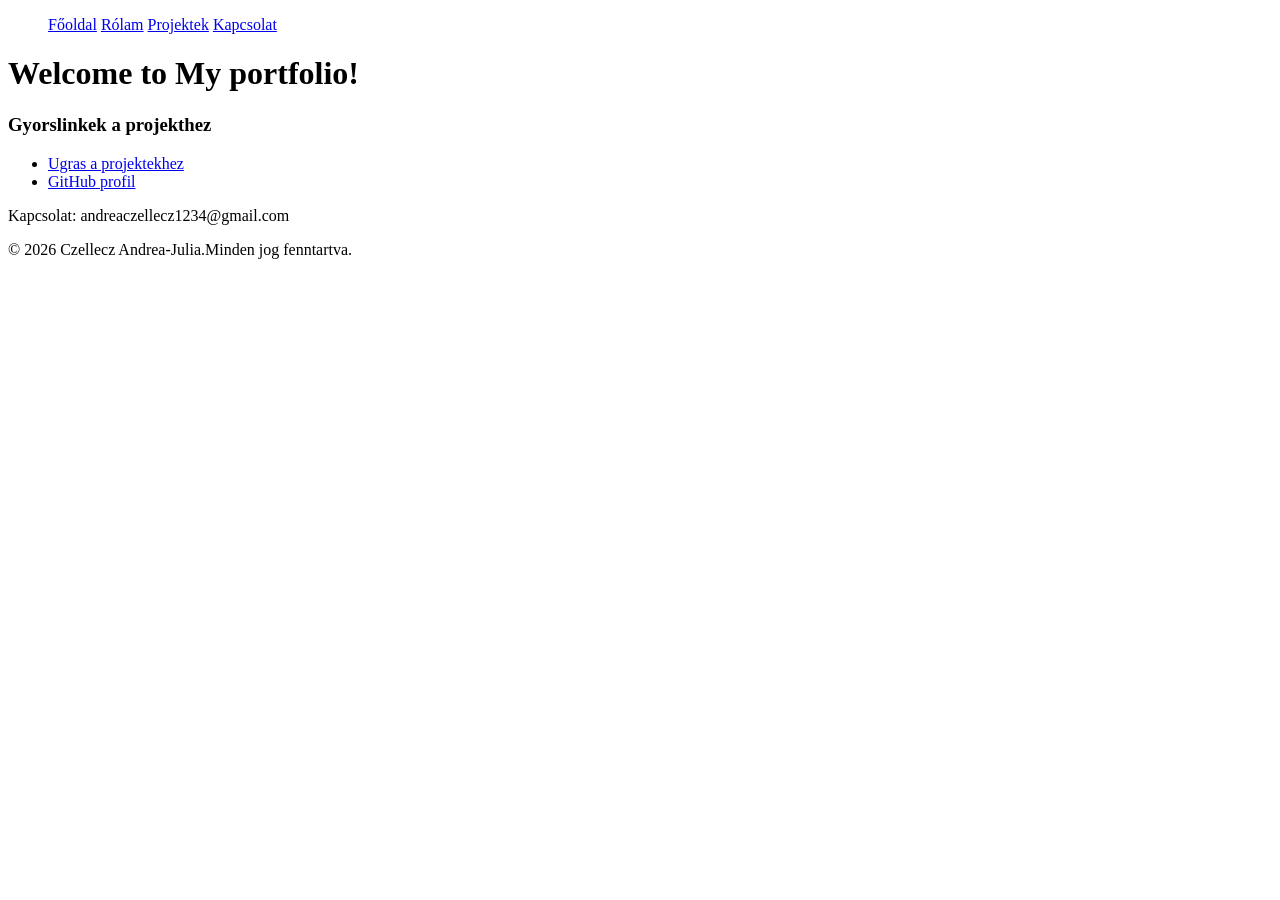
==== index.html @ f4af7b90 "labor1" ====
<!DOCTYPE html>
<head>
<title>Portfolio</title>
</head>
<body>
    <header>
        <nav>
            <ul>
                <a href="index.html">Főoldal</a>
                <a href="rolam.html">Rólam</a>
                <a href="projektek.html">Projektek</a>
                <a href="kapcsolat.html">Kapcsolat</a>
            </ul>
        </nav>
    </header>

<h1 id="fooldal">Welcome to My portfolio!</h1>

<aside>
    <h3>Gyorslinkek a projekthez</h3>
    <ul>
        <li><a href="projektek.html">Ugras a projektekhez</a></li>
        <li><a href="https://github.com/AndreaJulia24" target="_blank">GitHub profil</a></li>
    </ul>
</aside>

<footer>
    <p>Kapcsolat: andreaczellecz1234@gmail.com</p>
    <p>&copy; 2026 Czellecz Andrea-Julia.Minden jog fenntartva.</p>
</footer>

</body>
</html>
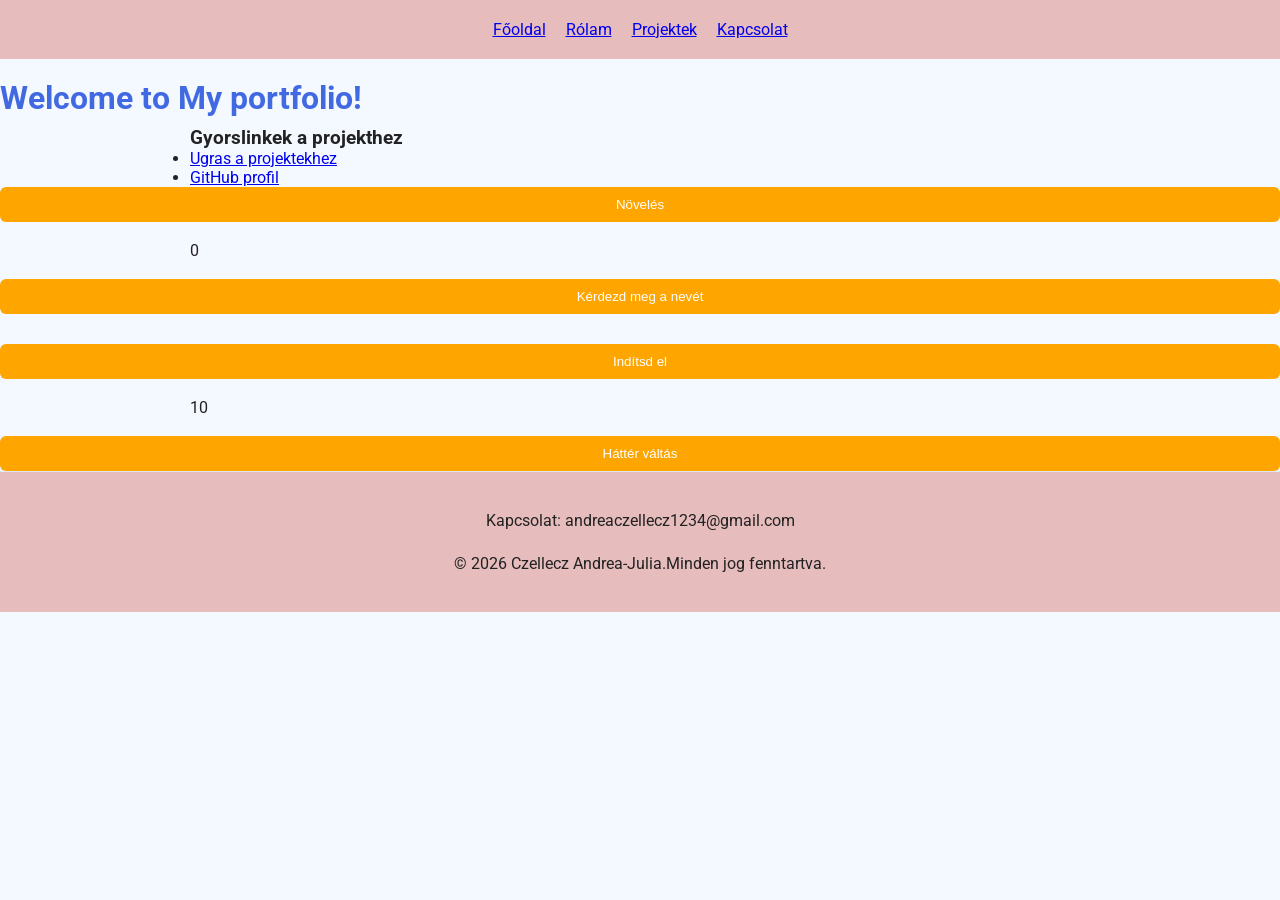
==== commit 0c658e92: "labor 2 -3" ====
--- a/index.html
+++ b/index.html
@@ -1,6 +1,9 @@
 <!DOCTYPE html>
 <head>
 <title>Portfolio</title>
+<link rel="stylesheet" href="base.css">
+<link rel="stylesheet" href="components.css">
+<script src="script.js"></script>
 </head>
 <body>
     <header>
@@ -24,6 +27,21 @@
     </ul>
 </aside>
 
+<button onclick="incrementCounter()">Növelés</button>
+<p id="counter">0</p>
+
+<button onclick="askName()">Kérdezd meg a nevét</button>
+<p id="name"></p>
+
+<button onclick="startCountdown()">Indítsd el</button>
+<p id="countdown">10</p>
+
+<ul id="fruitList"></ul>
+
+<ul id="personInfo"></ul>
+
+<button onclick="changeBg()">Háttér váltás</button>
+
 <footer>
     <p>Kapcsolat: andreaczellecz1234@gmail.com</p>
     <p>&copy; 2026 Czellecz Andrea-Julia.Minden jog fenntartva.</p>
--- a/base.css
+++ b/base.css
@@ -0,0 +1,72 @@
+@import url('https://fonts.googleapis.com/css2?family=Roboto:wght@400;700&display=swap');
+
+* {
+  box-sizing: border-box;
+  margin: 0;
+  padding: 0;
+}
+
+html, body {
+  min-height: 100%;
+}
+
+body {
+  font-family: 'Roboto', system-ui, -apple-system, sans-serif;
+  font-size: 16px;
+  background-color: #f4f8ff;
+  color: #222;
+  display: flex;
+  flex-direction: column;
+}
+
+h1 {
+  color: royalblue;
+  margin: 20px 0 10px;
+}
+
+h2 {
+  color: seagreen;
+  margin: 20px 0 10px;
+}
+
+p {
+    margin: 15px 0;
+    line-height: 1.7;
+}
+
+body > section,
+body > div,
+body > aside,
+body > p {
+  max-width: 900px;
+  width: 90%;
+  margin-left: auto;
+  margin-right: auto;
+}
+
+header {
+  background-color: #e7bcbc;
+  color: white;
+  padding: 20px 0;
+  text-align: center;
+}
+
+header nav ul {
+  list-style: none;
+  display: flex;
+  justify-content: center;
+  gap: 20px;
+  flex-wrap: wrap;
+}
+
+header nav a:hover {
+  text-decoration: underline;
+}
+
+footer{
+    margin-top: auto;
+    background-color: #e7bcbc;
+    text-align: center;
+    padding: 20px;
+    border-top: 1px solid #e2e8f0;
+}
--- a/components.css
+++ b/components.css
@@ -0,0 +1,115 @@
+button {
+  background-color: orange;
+  color: white;
+  border: none;
+  padding: 10px 16px;
+  border-radius: 6px;
+  cursor: pointer;
+}
+
+button:focus,
+a:focus,
+input:focus,
+textarea:focus {
+  outline: 3px solid cornflowerblue;
+  outline-offset: 2px;
+}
+
+img {
+  max-width: 100%;
+  height: auto;
+  border-radius: 12px;
+}
+
+.avatar {
+  width: 160px;
+  height: 160px;
+  border-radius: 50%;
+  object-fit: cover;
+}
+
+ol {
+  list-style-type: upper-roman;
+  margin-left: 30px;
+}
+
+.container {
+  display: flex;
+  gap: 20px;
+}
+
+.container > div {
+  flex: 1;
+  padding: 10px;
+  background: #fff;
+  border-radius: 8px;
+}
+
+.grid {
+  display: grid; gap: 16px;
+  grid-template-columns: repeat(3, 1fr);
+}
+@media (max-width: 800px) {
+  .grid { grid-template-columns: repeat(2, 1fr); }
+}
+@media (max-width: 520px) {
+  .grid { grid-template-columns: 1fr; }
+}
+
+a, button {
+  transition: background-color 0.2s, color 0.2s, transform 0.2s;
+}
+
+button:hover {
+  background-color: darkorange;
+  transform: translateY(-1px);
+}
+
+/* tablazat */
+
+table{
+width: 100%;
+  border-collapse: collapse;
+  background-color: #ffffff;
+  border-radius: 8px;
+  overflow: hidden;
+  box-shadow: 0 2px 8px rgba(0, 0, 0, 0.05);
+  margin: 16px 0 32px;
+}
+
+th, td {
+  padding: 12px 16px;
+  text-align: left;
+}
+
+th {
+  background-color: #e8f0fe;
+  color: royalblue;
+  font-weight: 700;
+}
+
+tr:nth-child(even) {
+  background-color: #f9fbff;
+}
+
+/* galeria */ 
+#galeria figure {
+  background-color: #ffffff;
+  padding: 12px;
+  border-radius: 8px;
+  box-shadow: 0 2px 8px rgba(0, 0, 0, 0.05);
+  text-align: center;
+}
+
+#galeria img {
+  width: 100%;
+  height: 180px;
+  object-fit: cover;
+  border-radius: 6px;
+}
+
+#galeria figcaption {
+  margin-top: 10px;
+  font-size: 0.95rem;
+  color: #333;
+}
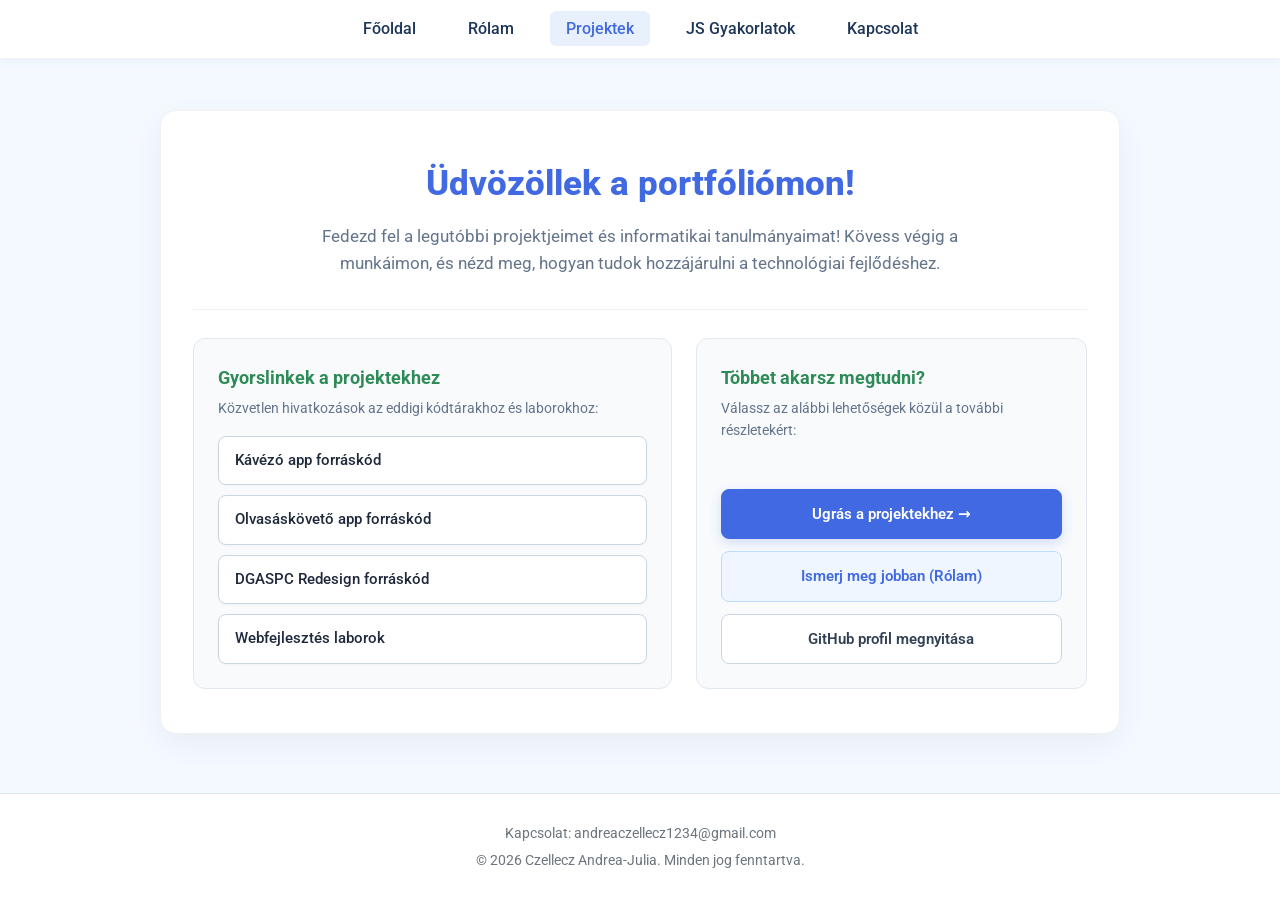
==== commit e5484ec4: "Add files via upload frissites lab1--1,2,3" ====
--- a/index.html
+++ b/index.html
@@ -1,51 +1,94 @@
 <!DOCTYPE html>
+<html lang="hu">
 <head>
-<title>Portfolio</title>
-<link rel="stylesheet" href="base.css">
-<link rel="stylesheet" href="components.css">
-<script src="script.js"></script>
+    <meta charset="UTF-8">
+    <meta name="viewport" content="width=device-width, initial-scale=1.0">
+    <title>Portfolio - Főoldal</title>
+    <link rel="stylesheet" href="base.css">
+    <link rel="stylesheet" href="components.css">
 </head>
 <body>
     <header>
         <nav>
             <ul>
-                <a href="index.html">Főoldal</a>
-                <a href="rolam.html">Rólam</a>
-                <a href="projektek.html">Projektek</a>
-                <a href="kapcsolat.html">Kapcsolat</a>
+                <li><a href="index.html">Főoldal</a></li>
+                <li><a href="rolam.html">Rólam</a></li>
+                <li><a href="projektek.html" class="active">Projektek</a></li>
+                <li><a href="gyakorlatok.html">JS Gyakorlatok</a></li>
+                <li><a href="kapcsolat.html">Kapcsolat</a></li>
             </ul>
         </nav>
     </header>
 
-<h1 id="fooldal">Welcome to My portfolio!</h1>
+<main class="main-content">
+    <section class="hero-card">
+        <h1>Üdvözöllek a portfóliómon!</h1>
+        <p class="subtitle">
+            Fedezd fel a legutóbbi projektjeimet és informatikai tanulmányaimat!
+            Kövess végig a munkáimon, és nézd meg, hogyan tudok hozzájárulni a technológiai fejlődéshez.
+        </p>
 
-<aside>
-    <h3>Gyorslinkek a projekthez</h3>
-    <ul>
-        <li><a href="projektek.html">Ugras a projektekhez</a></li>
-        <li><a href="https://github.com/AndreaJulia24" target="_blank">GitHub profil</a></li>
-    </ul>
-</aside>
+        <!-- Kétoszlopos modern Flexbox rács -->
+        <div class="hero-columns">
+            
+            <!-- Bal kártya: Gyorslinkek -->
+            <aside class="hero-panel">
+                <div class="panel-header">
+                    <h3>Gyorslinkek a projektekhez</h3>
+                    <p>Közvetlen hivatkozások az eddigi kódtárakhoz és laborokhoz:</p>
+                </div>
+                <ul class="quick-links-list">
+                    <li>
+                        <a href="https://github.com/AndreaJulia24/CoffeeShop_App.git" target="_blank" rel="noopener noreferrer">
+                            Kávézó app forráskód
+                        </a>
+                    </li>
+                    <li>
+                        <a href="https://github.com/AndreaJulia24/ReadingTrackerApp.git" target="_blank" rel="noopener noreferrer">
+                            Olvasáskövető app forráskód
+                        </a>
+                    </li>
+                    <li>
+                        <a href="https://github.com/AndreaJulia24/dgaspc-redesign.git" target="_blank" rel="noopener noreferrer">
+                            DGASPC Redesign forráskód
+                        </a>
+                    </li>
+                    <li>
+                        <a href="https://andreajulia24.github.io/webdev-laborok/" target="_blank" rel="noopener noreferrer">
+                            Webfejlesztés laborok
+                        </a>
+                    </li>
+                </ul>
+            </aside>
 
-<button onclick="incrementCounter()">Növelés</button>
-<p id="counter">0</p>
+            <!-- Jobb kártya: Navigációs műveletek -->
+            <div class="hero-panel">
+                <div class="panel-header">
+                    <h3>Többet akarsz megtudni?</h3>
+                    <p>Válassz az alábbi lehetőségek közül a további részletekért:</p>
+                </div>
+                <div class="action-buttons">
+                    <a href="projektek.html" class="btn btn-primary">
+                        Ugrás a projektekhez &rarr;
+                    </a>
+                    <a href="rolam.html" class="btn btn-secondary">
+                        Ismerj meg jobban (Rólam)
+                    </a>
+                    <a href="https://github.com/AndreaJulia24" target="_blank" rel="noopener noreferrer" class="btn btn-outline">
+                        GitHub profil megnyitása
+                    </a>
+                </div>
+            </div>
 
-<button onclick="askName()">Kérdezd meg a nevét</button>
-<p id="name"></p>
+        </div>
+    </section>
+</main>
 
-<button onclick="startCountdown()">Indítsd el</button>
-<p id="countdown">10</p>
+    <footer>
+        <p>Kapcsolat: andreaczellecz1234@gmail.com</p>
+        <p>&copy; 2026 Czellecz Andrea-Julia. Minden jog fenntartva.</p>
+    </footer>
 
-<ul id="fruitList"></ul>
-
-<ul id="personInfo"></ul>
-
-<button onclick="changeBg()">Háttér váltás</button>
-
-<footer>
-    <p>Kapcsolat: andreaczellecz1234@gmail.com</p>
-    <p>&copy; 2026 Czellecz Andrea-Julia.Minden jog fenntartva.</p>
-</footer>
-
+    <script src="script.js"></script>
 </body>
 </html>
--- a/base.css
+++ b/base.css
@@ -1,4 +1,4 @@
-@import url('https://fonts.googleapis.com/css2?family=Roboto:wght@400;700&display=swap');
+@import url('https://fonts.googleapis.com/css2?family=Roboto:wght@400;500;700&display=swap');
 
 * {
   box-sizing: border-box;
@@ -6,49 +6,22 @@
   padding: 0;
 }
 
-html, body {
-  min-height: 100%;
-}
-
 body {
   font-family: 'Roboto', system-ui, -apple-system, sans-serif;
   font-size: 16px;
   background-color: #f4f8ff;
-  color: #222;
+  color: #2b2d42;
+  line-height: 1.6;
   display: flex;
   flex-direction: column;
+  min-height: 100vh;
 }
 
-h1 {
-  color: royalblue;
-  margin: 20px 0 10px;
-}
-
-h2 {
-  color: seagreen;
-  margin: 20px 0 10px;
-}
-
-p {
-    margin: 15px 0;
-    line-height: 1.7;
-}
-
-body > section,
-body > div,
-body > aside,
-body > p {
-  max-width: 900px;
-  width: 90%;
-  margin-left: auto;
-  margin-right: auto;
-}
-
+/* Navigáció */
 header {
-  background-color: #e7bcbc;
-  color: white;
-  padding: 20px 0;
-  text-align: center;
+  background: #ffffff;
+  box-shadow: 0 2px 10px rgba(0, 0, 0, 0.05);
+  padding: 16px 0;
 }
 
 header nav ul {
@@ -59,14 +32,40 @@
   flex-wrap: wrap;
 }
 
-header nav a:hover {
-  text-decoration: underline;
+header nav a {
+  text-decoration: none;
+  color: #1d3557;
+  font-weight: 500;
+  padding: 8px 16px;
+  border-radius: 6px;
+  transition: all 0.2s ease;
 }
 
-footer{
-    margin-top: auto;
-    background-color: #e7bcbc;
-    text-align: center;
-    padding: 20px;
-    border-top: 1px solid #e2e8f0;
+header nav a:hover,
+header nav a.active {
+  background-color: #e8f0fe;
+  color: royalblue;
+}
+
+/* Fő tartalom konténer (360px - 1440px közötti reszponzivitáshoz) */
+.main-content {
+  max-width: 960px;
+  width: 90%;
+  margin: 32px auto;
+  flex: 1;
+}
+
+/* Lábléc alulra rögzítve */
+footer {
+  margin-top: auto;
+  background-color: #ffffff;
+  border-top: 1px solid #e0e6ed;
+  text-align: center;
+  padding: 24px 16px;
+  color: #6c757d;
+  font-size: 0.9rem;
+}
+
+footer p {
+  margin: 4px 0;
 }
--- a/components.css
+++ b/components.css
@@ -1,115 +1,678 @@
-button {
-  background-color: orange;
-  color: white;
+/* Hero szekció */
+.hero-card {
+  background: #ffffff;
+  padding: 40px 32px;
+  border-radius: 12px;
+  box-shadow: 0 4px 16px rgba(0, 0, 0, 0.05);
+  text-align: center;
+  margin-bottom: 32px;
+}
+
+.hero-card h1 {
+  color: royalblue;
+  font-size: 2.2rem;
+  margin-bottom: 12px;
+}
+
+.hero-card .subtitle {
+  color: #555;
+  font-size: 1.1rem;
+  max-width: 600px;
+  margin: 0 auto 24px;
+}
+
+.quick-links h3 {
+  color: seagreen;
+  margin-bottom: 16px;
+  font-size: 1.1rem;
+}
+
+.button-group {
+  display: flex;
+  justify-content: center;
+  gap: 16px;
+  flex-wrap: wrap;
+}
+
+/* Gombok és link-gombok */
+button, .btn {
+  display: inline-block;
+  text-decoration: none;
+  font-family: inherit;
+  font-size: 0.95rem;
+  font-weight: 500;
+  padding: 10px 20px;
+  border-radius: 6px;
   border: none;
-  padding: 10px 16px;
+  cursor: pointer;
+  transition: transform 0.2s, background-color 0.2s, box-shadow 0.2s;
+}
+
+.btn-primary, button {
+  background-color: royalblue;
+  color: #ffffff;
+}
+
+button:hover, .btn-primary:hover {
+  background-color: #2b50c7;
+  transform: translateY(-2px);
+  box-shadow: 0 4px 12px rgba(65, 105, 225, 0.25);
+}
+
+.btn-secondary {
+  background-color: #f1f5f9;
+  color: #1d3557;
+  border: 1px solid #cbd5e1;
+}
+
+.btn-secondary:hover {
+  background-color: #e2e8f0;
+  transform: translateY(-2px);
+}
+
+/* Fókusz akadálymentességhez */
+button:focus, a:focus {
+  outline: 3px solid #457b9d;
+  outline-offset: 2px;
+}
+
+/* JS Gyakorlatok szekció */
+.js-section {
+  background: #ffffff;
+  padding: 32px;
+  border-radius: 12px;
+  box-shadow: 0 4px 16px rgba(0, 0, 0, 0.05);
+}
+
+.js-section h2 {
+  color: seagreen;
+  margin-bottom: 20px;
+  text-align: center;
+}
+
+.interactive-grid {
+  display: grid;
+  grid-template-columns: repeat(auto-fit, minmax(220px, 1fr));
+  gap: 20px;
+}
+
+.interactive-card {
+  background: #f8fafc;
+  border: 1px solid #e2e8f0;
+  border-radius: 8px;
+  padding: 20px;
+  text-align: center;
+  display: flex;
+  flex-direction: column;
+  justify-content: space-between;
+}
+
+.interactive-card h4 {
+  color: #334155;
+  margin-bottom: 8px;
+}
+
+.stat-number {
+  font-size: 2rem;
+  font-weight: 700;
+  color: royalblue;
+  margin: 12px 0;
+}
+
+.countdown-highlight {
+  color: #e63946;
+}
+
+.stat-text {
+  font-size: 0.95rem;
+  color: #475569;
+  min-height: 40px;
+  margin: 10px 0;
+}
+
+/* Kártya konténer a szekciókhoz */
+.card-section {
+  background: #ffffff;
+  padding: 28px;
+  border-radius: 12px;
+  box-shadow: 0 4px 16px rgba(0, 0, 0, 0.05);
+  margin-bottom: 24px;
+}
+
+.card-section h1 {
+  color: royalblue;
+  margin-bottom: 6px;
+}
+
+.card-section h2 {
+  color: seagreen;
+  margin-bottom: 16px;
+}
+
+/* Vissza gomb stílusa */
+.back-link {
+  display: inline-block;
+  text-decoration: none;
+  color: royalblue;
+  font-weight: 500;
+  margin-bottom: 12px;
+}
+
+.back-link:hover {
+  text-decoration: underline;
+}
+
+/* 6. Feladat: Reszponzív, tiszta táblázat */
+.table-container {
+  overflow-x: auto;
+  border-radius: 8px;
+  border: 1px solid #e2e8f0;
+}
+
+.project-table {
+  width: 100%;
+  border-collapse: collapse;
+  text-align: left;
+}
+
+.project-table th, 
+.project-table td {
+  padding: 14px 18px;
+  border-bottom: 1px solid #edf2f7;
+  vertical-align: middle;
+}
+
+.project-table th {
+  background-color: #f8fafc;
+  color: #1e293b;
+  font-weight: 700;
+}
+
+.project-table tbody tr:hover {
+  background-color: #f8fafc;
+}
+
+/* Technológia badge-ek */
+.tech-badge {
+  display: inline-block;
+  background-color: #e8f0fe;
+  color: royalblue;
+  font-size: 0.8rem;
+  font-weight: 600;
+  padding: 4px 10px;
+  border-radius: 12px;
+  margin: 2px 4px 2px 0;
+}
+
+/* 8. és CSS 11. Feladat: Galéria CSS Grid */
+.grid {
+  display: grid;
+  gap: 20px;
+  grid-template-columns: repeat(2, 1fr);
+}
+
+@media (max-width: 600px) {
+  .grid {
+    grid-template-columns: 1fr;
+  }
+}
+
+.grid figure {
+  background: #f8fafc;
+  border: 1px solid #e2e8f0;
+  border-radius: 8px;
+  padding: 12px;
+  text-align: center;
+  transition: transform 0.2s, box-shadow 0.2s;
+}
+
+.grid figure:hover {
+  transform: translateY(-2px);
+  box-shadow: 0 6px 14px rgba(0, 0, 0, 0.06);
+}
+
+.grid img {
+  width: 100%;
+  height: 200px;
+  object-fit: cover;
   border-radius: 6px;
-  cursor: pointer;
-}
-
-button:focus,
-a:focus,
-input:focus,
-textarea:focus {
-  outline: 3px solid cornflowerblue;
-  outline-offset: 2px;
-}
-
-img {
-  max-width: 100%;
-  height: auto;
-  border-radius: 12px;
-}
-
+  display: block;
+}
+
+.grid figcaption {
+  font-size: 0.95rem;
+  color: #475569;
+  font-weight: 500;
+  margin-top: 10px;
+}
+
+/* 9. Feladat: Reszponzív YouTube videó beágyazás (16:9 képarány) */
+.video-container {
+  position: relative;
+  padding-bottom: 56.25%; /* 16:9 arány */
+  height: 0;
+  overflow: hidden;
+  border-radius: 8px;
+  box-shadow: 0 2px 10px rgba(0, 0, 0, 0.08);
+}
+
+.video-container iframe {
+  position: absolute;
+  top: 0;
+  left: 0;
+  width: 100%;
+  height: 100%;
+  border: 0;
+}
+
+/* Kör alakú profilkép arcközpontú fókusszal */
 .avatar {
   width: 160px;
   height: 160px;
-  border-radius: 50%;
+  min-width: 160px;
+  min-height: 160px;
+  border-radius: 50% !important;
   object-fit: cover;
-}
-
-ol {
-  list-style-type: upper-roman;
-  margin-left: 30px;
-}
-
-.container {
-  display: flex;
-  gap: 20px;
-}
-
-.container > div {
-  flex: 1;
-  padding: 10px;
-  background: #fff;
-  border-radius: 8px;
-}
-
+  object-position: center 15%;
+  border: 4px solid #ffffff;
+  box-shadow: 0 4px 14px rgba(0, 0, 0, 0.15);
+  display: block;
+}
+
+.skills-box,
+h2:has(+ .skills-list),
+.card-section h2:nth-of-type(3) {
+  margin-top: 28px; /* Kényelmes távolság a felette lévő szövegtől */
+}
+
+/* Gyorslinkek szekció */
+.quick-links {
+  margin-top: 28px;
+  padding-top: 20px;
+  border-top: 1px solid #edf2f7;
+}
+
+.quick-links-title {
+  color: seagreen;
+  font-size: 1.15rem;
+  margin-bottom: 6px;
+}
+
+.more-info-text {
+  color: #64748b;
+  font-size: 0.95rem;
+  margin-bottom: 20px;
+}
+
+/* Egymás alatti gombok elrendezése */
+.button-column {
+  display: flex;
+  flex-direction: column; /* Egymás alá rendezi őket */
+  align-items: center;    /* Középre zár */
+  gap: 12px;              /* Távolság a gombok között */
+  max-width: 320px;       /* Egységes, szép szélesség */
+  margin: 0 auto;
+}
+
+/* Gombok közös stílusa */
+.button-column .btn {
+  width: 100%;            /* Mindegyik gomb egyforma széles */
+  text-align: center;
+  padding: 12px 20px;
+  border-radius: 8px;
+  text-decoration: none;
+  font-weight: 500;
+  font-size: 0.95rem;
+  display: block;
+  box-sizing: border-box;
+  transition: transform 0.2s ease, box-shadow 0.2s ease, background-color 0.2s ease;
+}
+
+/* 1. Kék főgomb */
+.btn-primary {
+  background-color: royalblue;
+  color: #ffffff;
+  border: 1px solid royalblue;
+  box-shadow: 0 4px 12px rgba(65, 105, 225, 0.2);
+}
+
+.btn-primary:hover {
+  background-color: #2b50c7;
+  transform: translateY(-2px);
+}
+
+/* 2. Zöld / szürke másodlagos gomb (Rólam oldal) */
+.btn-secondary {
+  background-color: #e8f0fe;
+  color: royalblue;
+  border: 1px solid #c7d9fc;
+}
+
+.btn-secondary:hover {
+  background-color: #dbe7fd;
+  transform: translateY(-2px);
+}
+
+/* 3. Letisztult fehér körvonalas gomb (GitHub) */
+.btn-outline {
+  background-color: #ffffff;
+  color: #334155;
+  border: 1px solid #cbd5e1;
+}
+
+.btn-outline:hover {
+  background-color: #f8fafc;
+  border-color: #94a3b8;
+  transform: translateY(-2px);
+}
+
+/* Fő Hero kártya */
+.hero-card {
+  background: #ffffff;
+  padding: 44px 32px;
+  border-radius: 16px;
+  box-shadow: 0 10px 30px rgba(0, 0, 0, 0.05);
+  border: 1px solid #eef2f6;
+  text-align: center;
+  max-width: 980px;
+  margin: 20px auto;
+}
+
+.hero-tag {
+  display: inline-block;
+  background-color: #eff6ff;
+  color: royalblue;
+  font-size: 0.82rem;
+  font-weight: 700;
+  padding: 4px 14px;
+  border-radius: 999px;
+  text-transform: uppercase;
+  letter-spacing: 0.5px;
+  margin-bottom: 14px;
+}
+
+.hero-card h1 {
+  font-size: 2.2rem;
+  font-weight: 800;
+  color: royalblue;
+  margin-bottom: 12px;
+}
+
+.hero-card .subtitle {
+  color: #64748b;
+  font-size: 1.05rem;
+  line-height: 1.6;
+  max-width: 680px;
+  margin: 0 auto 32px;
+}
+
+/* Kétoszlopos tároló: Grid, ami szépen alkalmazkodik a helyhez */
+.hero-columns {
+  display: grid;
+  grid-template-columns: 1.1fr 0.9fr;
+  gap: 24px;
+  text-align: left;
+  border-top: 1px solid #edf2f7;
+  padding-top: 28px;
+}
+
+/* Egyedi panelek (fehér, lebegő dobozok árnyékkal) */
+.hero-panel {
+  background-color: #f8fafc;
+  border: 1px solid #e2e8f0;
+  border-radius: 12px;
+  padding: 24px;
+  display: flex;
+  flex-direction: column;
+  justify-content: space-between;
+}
+
+.panel-header h3 {
+  color: seagreen;
+  font-size: 1.15rem;
+  margin-bottom: 6px;
+}
+
+.panel-header p {
+  color: #64748b;
+  font-size: 0.9rem;
+  line-height: 1.5;
+  margin-bottom: 16px;
+}
+
+/* Bal oldali lista linkjei kis gombokként */
+.quick-links-list {
+  list-style: none !important;
+  padding: 0 !important;
+  margin: 0 !important;
+  display: flex;
+  flex-direction: column;
+  gap: 10px;
+}
+
+.quick-links-list li a {
+  display: flex;
+  justify-content: space-between;
+  align-items: center;
+  padding: 12px 16px;
+  background: #ffffff;
+  border: 1px solid #cbd5e1;
+  border-radius: 8px;
+  color: #1e293b;
+  text-decoration: none;
+  font-weight: 500;
+  font-size: 0.92rem;
+  transition: all 0.2s ease;
+  box-shadow: 0 1px 3px rgba(0, 0, 0, 0.03);
+}
+
+.quick-links-list li a:hover {
+  background-color: #f0f7ff;
+  border-color: royalblue;
+  color: royalblue;
+  transform: translateX(4px);
+}
+
+.quick-links-list .arrow {
+  color: #94a3b8;
+  font-weight: bold;
+}
+
+/* Jobb oldali gombok */
+.action-buttons {
+  display: flex;
+  flex-direction: column;
+  gap: 12px;
+  margin-top: auto;
+}
+
+.btn {
+  display: block;
+  width: 100%;
+  text-align: center;
+  padding: 12px 18px;
+  border-radius: 8px;
+  text-decoration: none;
+  font-size: 0.95rem;
+  font-weight: 600;
+  box-sizing: border-box;
+  transition: transform 0.2s ease, box-shadow 0.2s ease, background-color 0.2s ease;
+}
+
+.btn-primary {
+  background-color: royalblue;
+  color: #ffffff;
+  border: 1px solid royalblue;
+  box-shadow: 0 4px 12px rgba(65, 105, 225, 0.2);
+}
+
+.btn-primary:hover {
+  background-color: #2b50c7;
+  transform: translateY(-2px);
+  box-shadow: 0 6px 16px rgba(65, 105, 225, 0.3);
+}
+
+.btn-secondary {
+  background-color: #eff6ff;
+  color: royalblue;
+  border: 1px solid #bfdbfe;
+}
+
+.btn-secondary:hover {
+  background-color: #dbeafe;
+  transform: translateY(-2px);
+}
+
+.btn-outline {
+  background-color: #ffffff;
+  color: #334155;
+  border: 1px solid #cbd5e1;
+}
+
+.btn-outline:hover {
+  background-color: #f1f5f9;
+  border-color: #94a3b8;
+  transform: translateY(-2px);
+}
+
+/* Csak tényleges mobilon (540px alatt) törjön egymás alá */
+@media (max-width: 540px) {
+  .hero-columns {
+    grid-template-columns: 1fr;
+  }
+}
+
+/* Kapcsolati kártya méretezése */
+.contact-card {
+  max-width: 600px;
+  margin: 20px auto 40px auto;
+  padding: 36px 32px;
+}
+
+.contact-card h1 {
+  color: royalblue;
+  margin-bottom: 6px;
+}
+
+.contact-desc {
+  color: #64748b;
+  margin-bottom: 24px;
+  font-size: 0.95rem;
+}
+
+/* Űrlap elrendezése */
+.contact-form {
+  display: flex;
+  flex-direction: column;
+  gap: 18px;
+  text-align: left;
+}
+
+.form-group {
+  display: flex;
+  flex-direction: column;
+  gap: 6px;
+}
+
+.form-group label {
+  font-weight: 600;
+  color: #1e293b;
+  font-size: 0.92rem;
+}
+
+/* Beviteli mezők egységes stílusa */
+.contact-form input,
+.contact-form textarea {
+  width: 100%;
+  padding: 12px 14px;
+  border: 1px solid #cbd5e1;
+  border-radius: 8px;
+  font-size: 0.95rem;
+  font-family: inherit;
+  color: #1e293b;
+  background-color: #f8fafc;
+  box-sizing: border-box;
+  transition: border-color 0.2s, background-color 0.2s, box-shadow 0.2s;
+}
+
+/* CSS 7. Feladat: Látható és modern fókusz-jelzés */
+.contact-form input:focus,
+.contact-form textarea:focus {
+  outline: none;
+  border-color: royalblue;
+  background-color: #ffffff;
+  box-shadow: 0 0 0 3px rgba(65, 105, 225, 0.2);
+}
+
+.contact-form textarea {
+  resize: vertical;
+}
+
+/* Küldés gomb teljes szélességben vagy balra zártan */
+.submit-btn {
+  width: 100%;
+  padding: 12px;
+  font-size: 1rem;
+  font-weight: 600;
+  border: none;
+  cursor: pointer;
+  margin-top: 8px;
+}
+
+/* Nagyobb galéria rács: tágasabb kártyák */
 .grid {
-  display: grid; gap: 16px;
-  grid-template-columns: repeat(3, 1fr);
-}
-@media (max-width: 800px) {
-  .grid { grid-template-columns: repeat(2, 1fr); }
-}
-@media (max-width: 520px) {
-  .grid { grid-template-columns: 1fr; }
-}
-
-a, button {
-  transition: background-color 0.2s, color 0.2s, transform 0.2s;
-}
-
-button:hover {
-  background-color: darkorange;
-  transform: translateY(-1px);
-}
-
-/* tablazat */
-
-table{
-width: 100%;
-  border-collapse: collapse;
-  background-color: #ffffff;
-  border-radius: 8px;
-  overflow: hidden;
-  box-shadow: 0 2px 8px rgba(0, 0, 0, 0.05);
-  margin: 16px 0 32px;
-}
-
-th, td {
-  padding: 12px 16px;
-  text-align: left;
-}
-
-th {
-  background-color: #e8f0fe;
-  color: royalblue;
-  font-weight: 700;
-}
-
-tr:nth-child(even) {
-  background-color: #f9fbff;
-}
-
-/* galeria */ 
-#galeria figure {
-  background-color: #ffffff;
-  padding: 12px;
-  border-radius: 8px;
-  box-shadow: 0 2px 8px rgba(0, 0, 0, 0.05);
-  text-align: center;
-}
-
-#galeria img {
+  display: grid;
+  gap: 32px;
+  /* Kártyánként legalább 380px szélesség, hogy kényelmesen elférjen */
+  grid-template-columns: repeat(auto-fit, minmax(380px, 1fr));
+  margin-top: 24px;
+}
+
+/* Nagyobb kártya konténer */
+.grid figure {
+  background: #ffffff;
+  border: 1.5px solid #cbd5e1;
+  border-radius: 14px;
+  padding: 20px;
+  text-align: center;
+  box-shadow: 0 6px 18px rgba(0, 0, 0, 0.08);
+  transition: transform 0.25s ease, box-shadow 0.25s ease, border-color 0.25s ease;
+  display: flex;
+  flex-direction: column;
+}
+
+.grid figure:hover {
+  transform: translateY(-4px);
+  border-color: royalblue;
+  box-shadow: 0 12px 28px rgba(65, 105, 225, 0.16);
+}
+
+/* KÉP: Megnövelt magasság, és TELJESEN látszódik levágás nélkül */
+.grid img {
   width: 100%;
-  height: 180px;
-  object-fit: cover;
-  border-radius: 6px;
-}
-
-#galeria figcaption {
-  margin-top: 10px;
-  font-size: 0.95rem;
-  color: #333;
+  height: 340px;            /* Jóval nagyobb magasság, hogy minden jól kivehető legyen */
+  object-fit: contain;      /* NEM VÁGJA LE a kép széleit, a teljes felület látszódik! */
+  background-color: #f8fafc; /* Világos háttér, ha az arányok miatt maradna rés */
+  border-radius: 10px;
+  display: block;
+  border: 1px solid #e2e8f0;
+}
+
+/* Képaláírás */
+.grid figcaption {
+  font-size: 1.05rem;
+  color: #1e293b;
+  font-weight: 600;
+  margin-top: 16px;
+}
+
+/* Mobilon egy oszlopban jelenjen meg */
+@media (max-width: 480px) {
+  .grid {
+    grid-template-columns: 1fr;
+  }
+
+  .grid img {
+    height: 240px;
+  }
 }
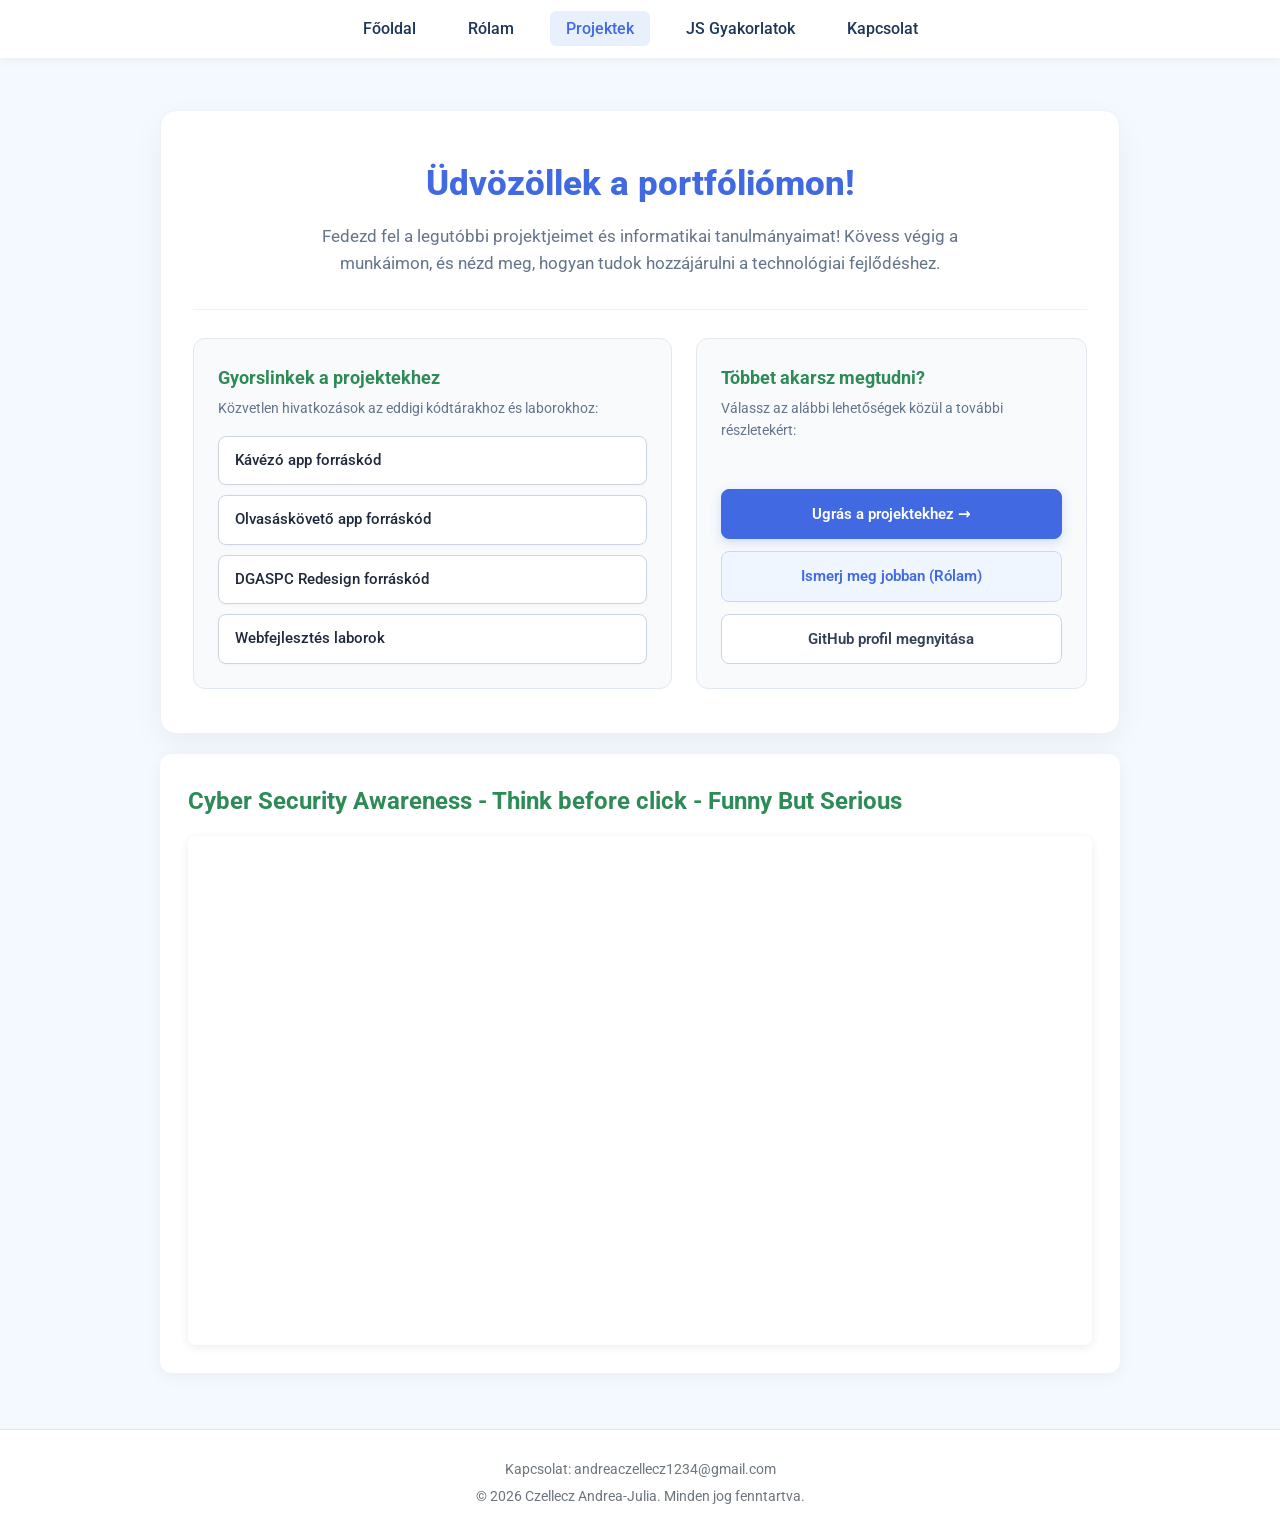
==== commit 2e834c4d: "update index" ====
--- a/index.html
+++ b/index.html
@@ -82,6 +82,20 @@
 
         </div>
     </section>
+
+    <!-- 9. feladat: Beágyazott videó (iframe) -->
+        <section class="card-section">
+            <h2>Cyber Security Awareness - Think before click - Funny But Serious</h2>
+            <div class="video-container">
+                <iframe 
+                    src="https://www.youtube.com/watch?v=lonTsrGAN9E" 
+                    title="Projekt bemutató videó" 
+                    frameborder="0" 
+                    allow="accelerometer; autoplay; clipboard-write; encrypted-media; gyroscope; picture-in-picture" 
+                    allowfullscreen>
+                </iframe>
+            </div>
+        </section>
 </main>
 
     <footer>
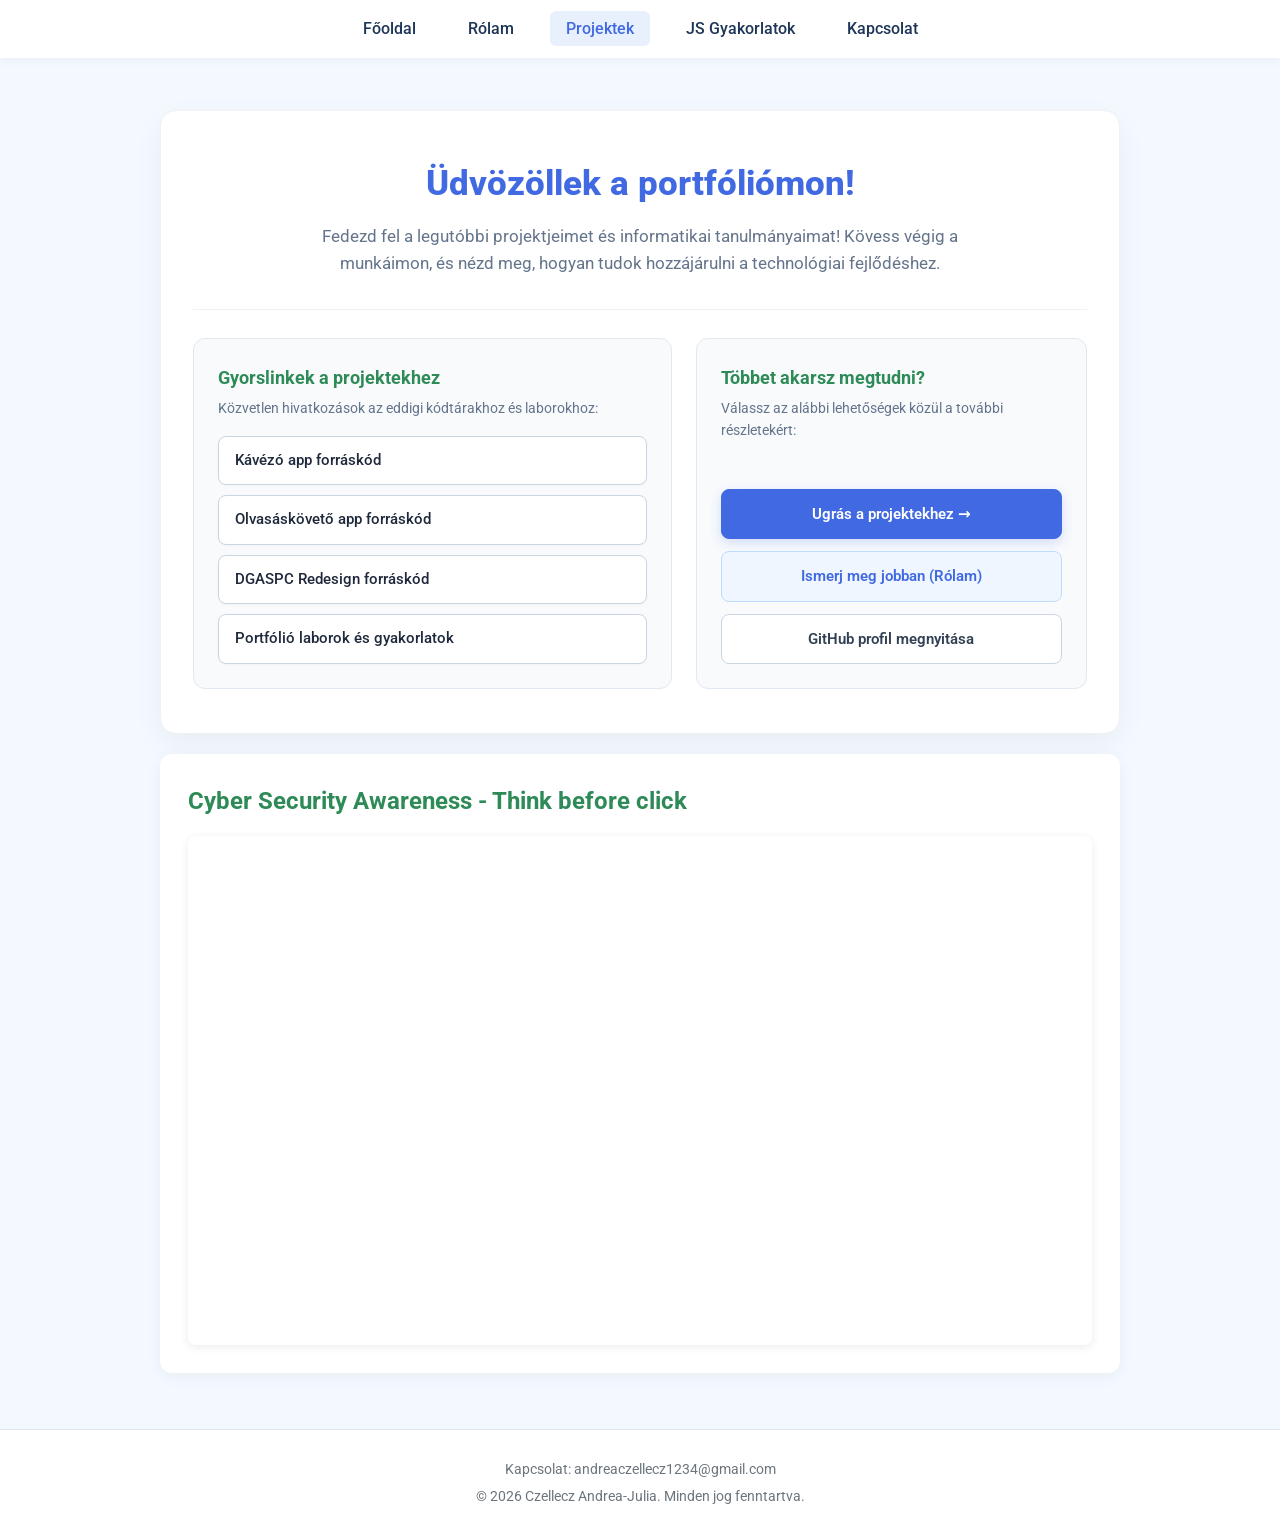
==== commit 7f375226: "Add files via upload" ====
--- a/index.html
+++ b/index.html
@@ -55,7 +55,7 @@
                     </li>
                     <li>
                         <a href="https://andreajulia24.github.io/webdev-laborok/" target="_blank" rel="noopener noreferrer">
-                            Webfejlesztés laborok
+                            Portfólió laborok és gyakorlatok
                         </a>
                     </li>
                 </ul>
@@ -85,17 +85,18 @@
 
     <!-- 9. feladat: Beágyazott videó (iframe) -->
         <section class="card-section">
-            <h2>Cyber Security Awareness - Think before click - Funny But Serious</h2>
-            <div class="video-container">
-                <iframe 
-                    src="https://www.youtube.com/watch?v=lonTsrGAN9E" 
-                    title="Projekt bemutató videó" 
-                    frameborder="0" 
-                    allow="accelerometer; autoplay; clipboard-write; encrypted-media; gyroscope; picture-in-picture" 
-                    allowfullscreen>
-                </iframe>
-            </div>
-        </section>
+            <h2 style="color: seagreen; margin-bottom: 16px;">
+                Cyber Security Awareness - Think before click
+            </h2>
+    <div class="video-container">
+        <iframe 
+            src="https://www.youtube.com/embed/lonTsrGAN9E" 
+            title="Cyber Security Awareness Video" 
+            allow="accelerometer; autoplay; clipboard-write; encrypted-media; gyroscope; picture-in-picture; web-share" 
+            allowfullscreen>
+        </iframe>
+    </div>
+</section>
 </main>
 
     <footer>
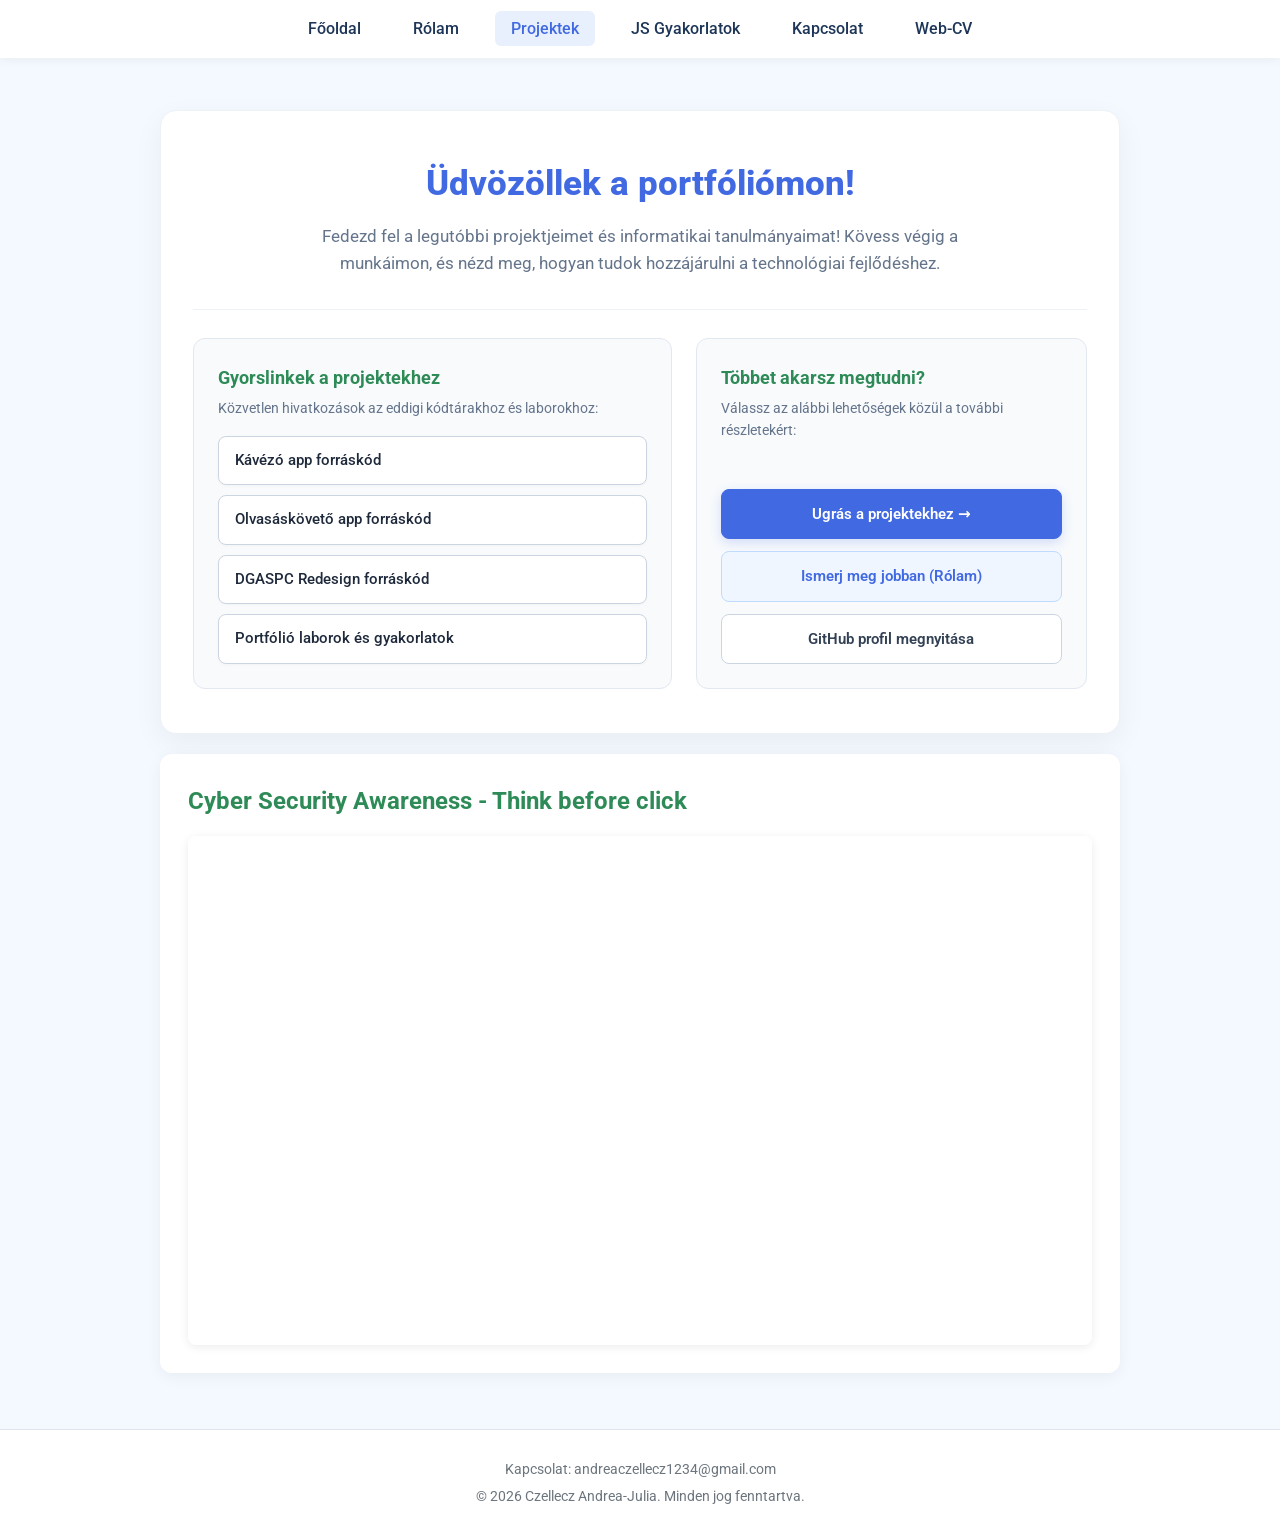
==== commit 7deae936: "update index.html" ====
--- a/index.html
+++ b/index.html
@@ -16,6 +16,7 @@
                 <li><a href="projektek.html" class="active">Projektek</a></li>
                 <li><a href="gyakorlatok.html">JS Gyakorlatok</a></li>
                 <li><a href="kapcsolat.html">Kapcsolat</a></li>
+                <li><a href="https://andreajulia24.github.io/Web-CV/" target="_blank" rel="noopener noreferrer">Web-CV</a></li>
             </ul>
         </nav>
     </header>
